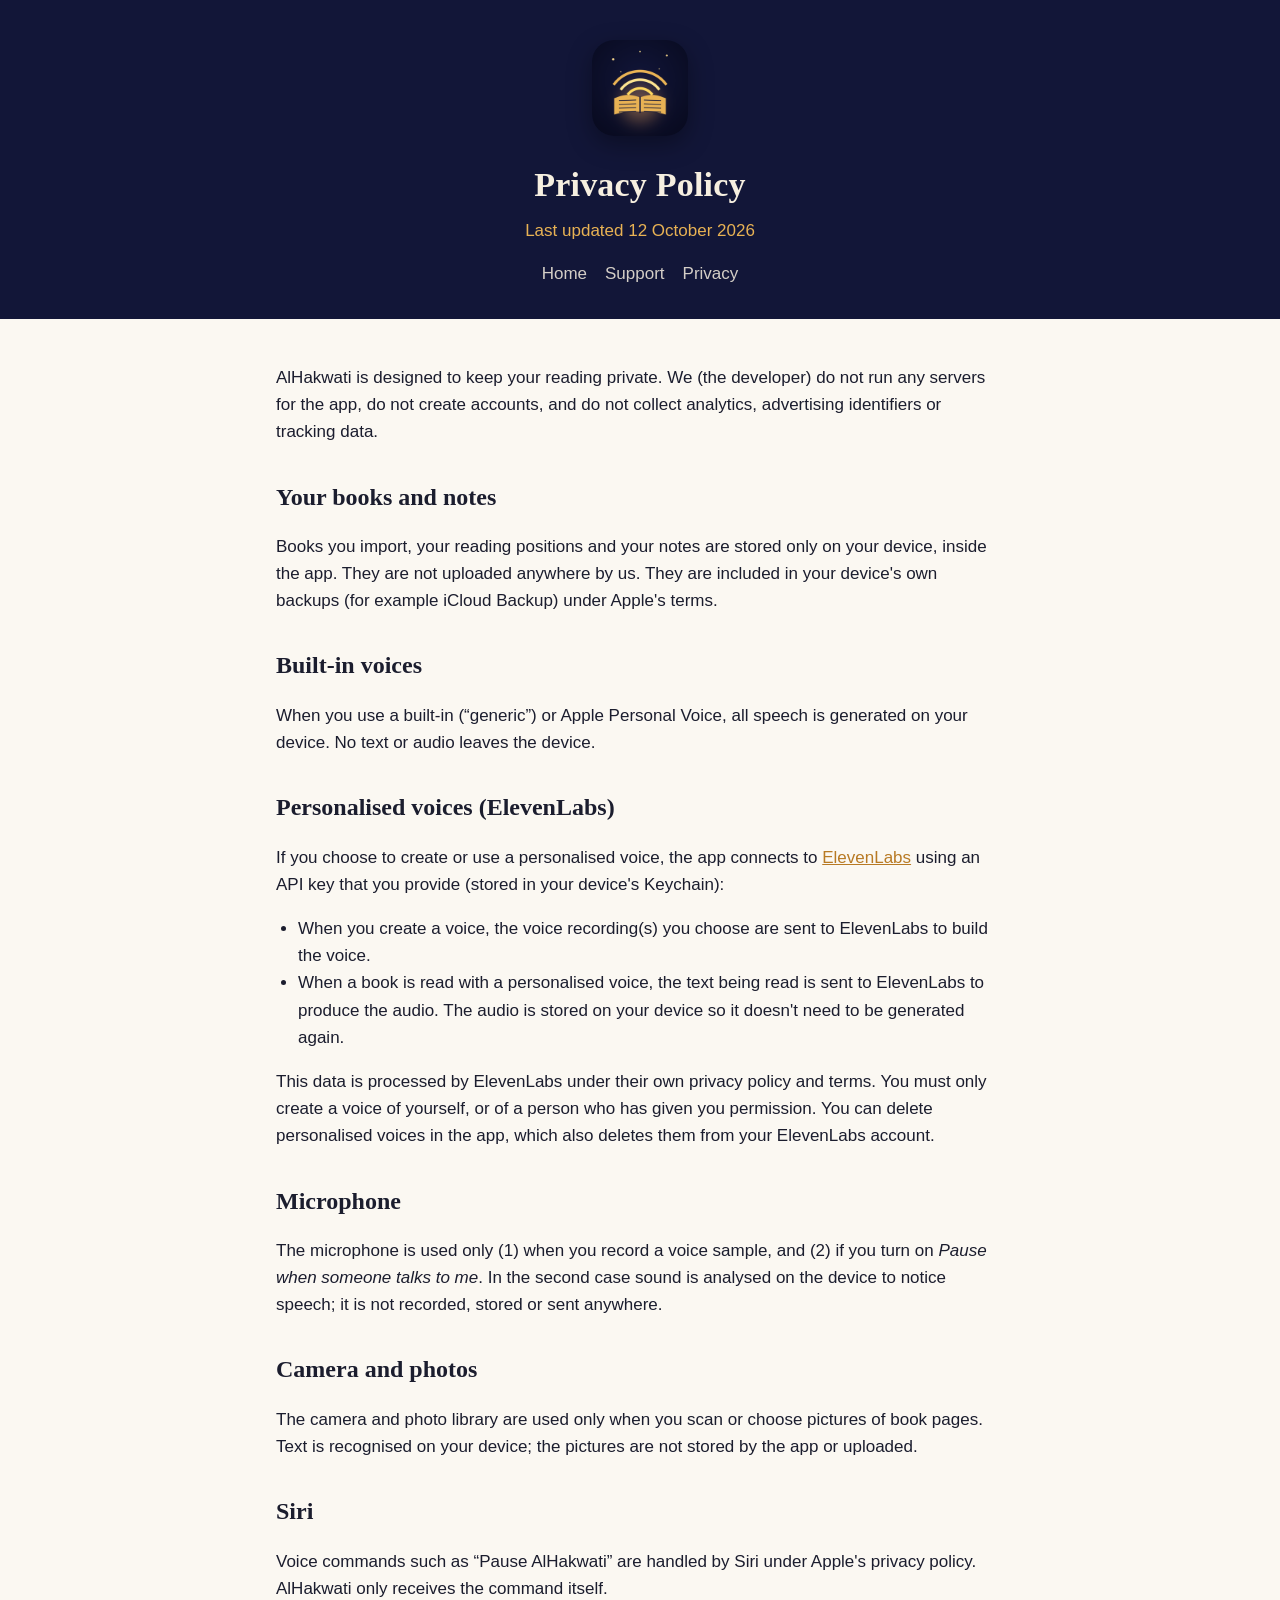
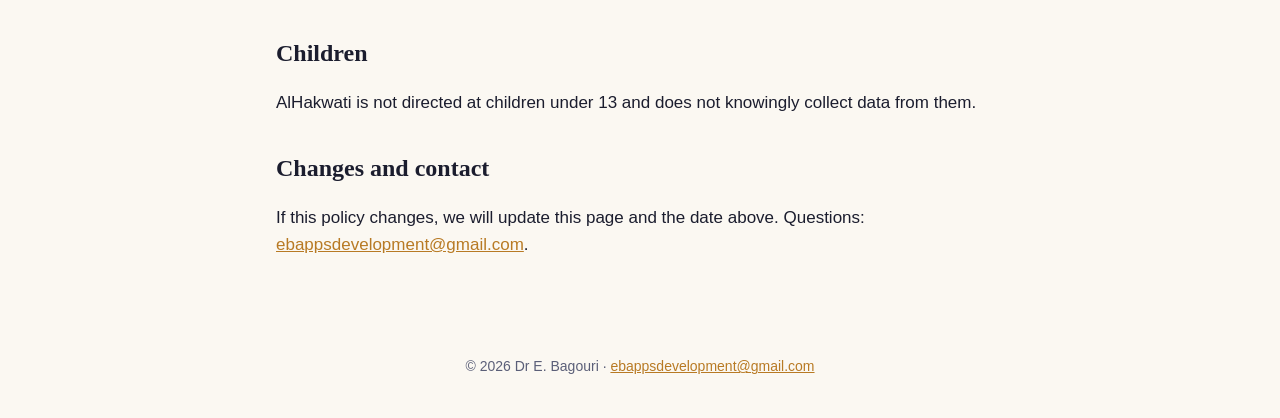
==== privacy.html @ 9fbc193b "AlHakwati support and privacy pages Co-Authored-By: Claude Opus 5.5 <noreply@anthropic.com>" ====
<!doctype html><html lang="en-GB"><head><meta charset="utf-8"><meta name="viewport" content="width=device-width,initial-scale=1"><link rel="stylesheet" href="style.css"><link rel="icon" href="icon.png"><title>AlHakwati – Privacy Policy</title></head><body>
<header><img src="icon.png" alt=""><h1>Privacy Policy</h1><p>Last updated 12 October 2026</p><nav><a href="index.html">Home</a><a href="support.html">Support</a><a href="privacy.html">Privacy</a></nav></header>
<main>
<p>AlHakwati is designed to keep your reading private. We (the developer) do not run any servers for the app, do not create accounts, and do not collect analytics, advertising identifiers or tracking data.</p>
<h2>Your books and notes</h2>
<p>Books you import, your reading positions and your notes are stored only on your device, inside the app. They are not uploaded anywhere by us. They are included in your device's own backups (for example iCloud Backup) under Apple's terms.</p>
<h2>Built-in voices</h2>
<p>When you use a built-in (“generic”) or Apple Personal Voice, all speech is generated on your device. No text or audio leaves the device.</p>
<h2>Personalised voices (ElevenLabs)</h2>
<p>If you choose to create or use a personalised voice, the app connects to <a href="https://elevenlabs.io/privacy">ElevenLabs</a> using an API key that you provide (stored in your device's Keychain):</p>
<ul>
<li>When you create a voice, the voice recording(s) you choose are sent to ElevenLabs to build the voice.</li>
<li>When a book is read with a personalised voice, the text being read is sent to ElevenLabs to produce the audio. The audio is stored on your device so it doesn't need to be generated again.</li>
</ul>
<p>This data is processed by ElevenLabs under their own privacy policy and terms. You must only create a voice of yourself, or of a person who has given you permission. You can delete personalised voices in the app, which also deletes them from your ElevenLabs account.</p>
<h2>Microphone</h2>
<p>The microphone is used only (1) when you record a voice sample, and (2) if you turn on <em>Pause when someone talks to me</em>. In the second case sound is analysed on the device to notice speech; it is not recorded, stored or sent anywhere.</p>
<h2>Camera and photos</h2>
<p>The camera and photo library are used only when you scan or choose pictures of book pages. Text is recognised on your device; the pictures are not stored by the app or uploaded.</p>
<h2>Siri</h2>
<p>Voice commands such as “Pause AlHakwati” are handled by Siri under Apple's privacy policy. AlHakwati only receives the command itself.</p>
<h2>Children</h2>
<p>AlHakwati is not directed at children under 13 and does not knowingly collect data from them.</p>
<h2>Changes and contact</h2>
<p>If this policy changes, we will update this page and the date above. Questions: <a href="mailto:ebappsdevelopment@gmail.com">ebappsdevelopment@gmail.com</a>.</p>
</main><footer>© 2026 Dr E. Bagouri · <a href="mailto:ebappsdevelopment@gmail.com">ebappsdevelopment@gmail.com</a></footer></body></html>
---- style.css ----
:root{--ink:#1b1d2e;--muted:#5b5f78;--bg:#fbf8f2;--card:#fff;--gold:#b87a24;--night:#121638;--line:#e8e2d6}
@media (prefers-color-scheme:dark){:root{--ink:#eceaf4;--muted:#a9abc2;--bg:#0d1029;--card:#151a3d;--gold:#e8b254;--line:#262c55}}
*{box-sizing:border-box}
body{margin:0;background:var(--bg);color:var(--ink);font:17px/1.6 -apple-system,BlinkMacSystemFont,"Segoe UI",Helvetica,Arial,sans-serif}
header{background:var(--night);color:#f6efe0;padding:40px 16px 32px;text-align:center}
header img{width:96px;height:96px;border-radius:22px;box-shadow:0 8px 24px rgba(0,0,0,.35)}
header h1{font-family:"New York",Georgia,"Times New Roman",serif;font-weight:600;font-size:34px;margin:14px 0 4px;letter-spacing:.2px}
header p{margin:0;color:#e8b254}
nav{display:flex;gap:18px;justify-content:center;margin-top:16px}
nav a{color:#f6efe0;text-decoration:none;opacity:.85}
nav a:hover{opacity:1;text-decoration:underline}
main{max-width:760px;margin:0 auto;padding:28px 16px 56px}
h2{font-family:"New York",Georgia,serif;font-weight:600;font-size:24px;margin:32px 0 8px}
h3{font-size:18px;margin:22px 0 4px}
a{color:var(--gold)}
.card{background:var(--card);border:1px solid var(--line);border-radius:14px;padding:18px 20px;margin:14px 0}
.muted{color:var(--muted);font-size:15px}
ul{padding-left:22px}
footer{text-align:center;color:var(--muted);font-size:14px;padding:24px 16px 40px}
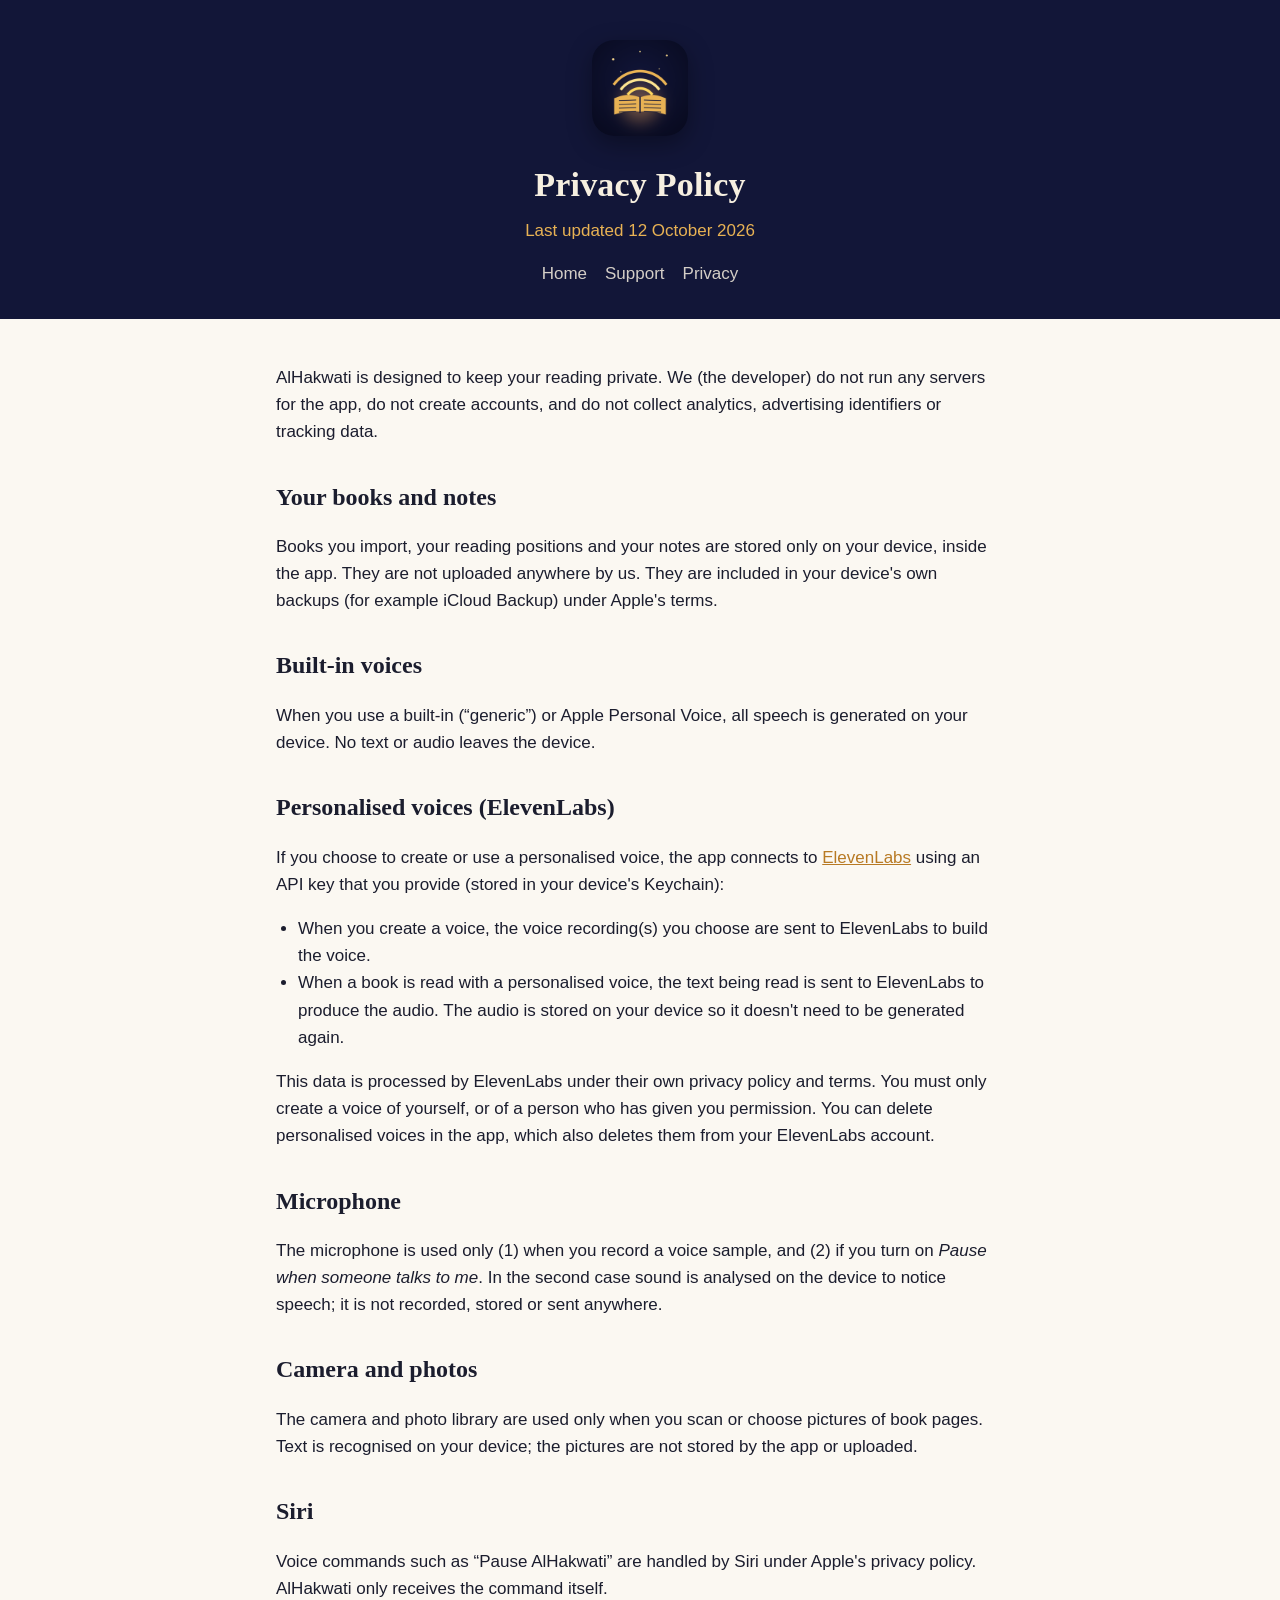
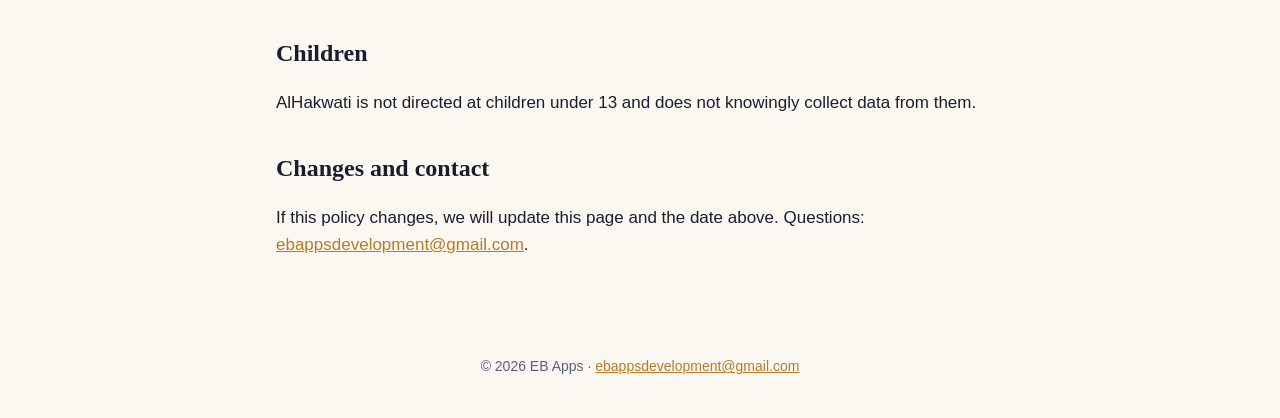
==== commit f1ebcff9: "Fix footer name and DRM question Co-Authored-By: Claude Opus 5.5 <noreply@anthropic.com>" ====
--- a/privacy.html
+++ b/privacy.html
@@ -23,4 +23,4 @@
 <p>AlHakwati is not directed at children under 13 and does not knowingly collect data from them.</p>
 <h2>Changes and contact</h2>
 <p>If this policy changes, we will update this page and the date above. Questions: <a href="mailto:ebappsdevelopment@gmail.com">ebappsdevelopment@gmail.com</a>.</p>
-</main><footer>© 2026 Dr E. Bagouri · <a href="mailto:ebappsdevelopment@gmail.com">ebappsdevelopment@gmail.com</a></footer></body></html>
+</main><footer>© 2026 EB Apps · <a href="mailto:ebappsdevelopment@gmail.com">ebappsdevelopment@gmail.com</a></footer></body></html>
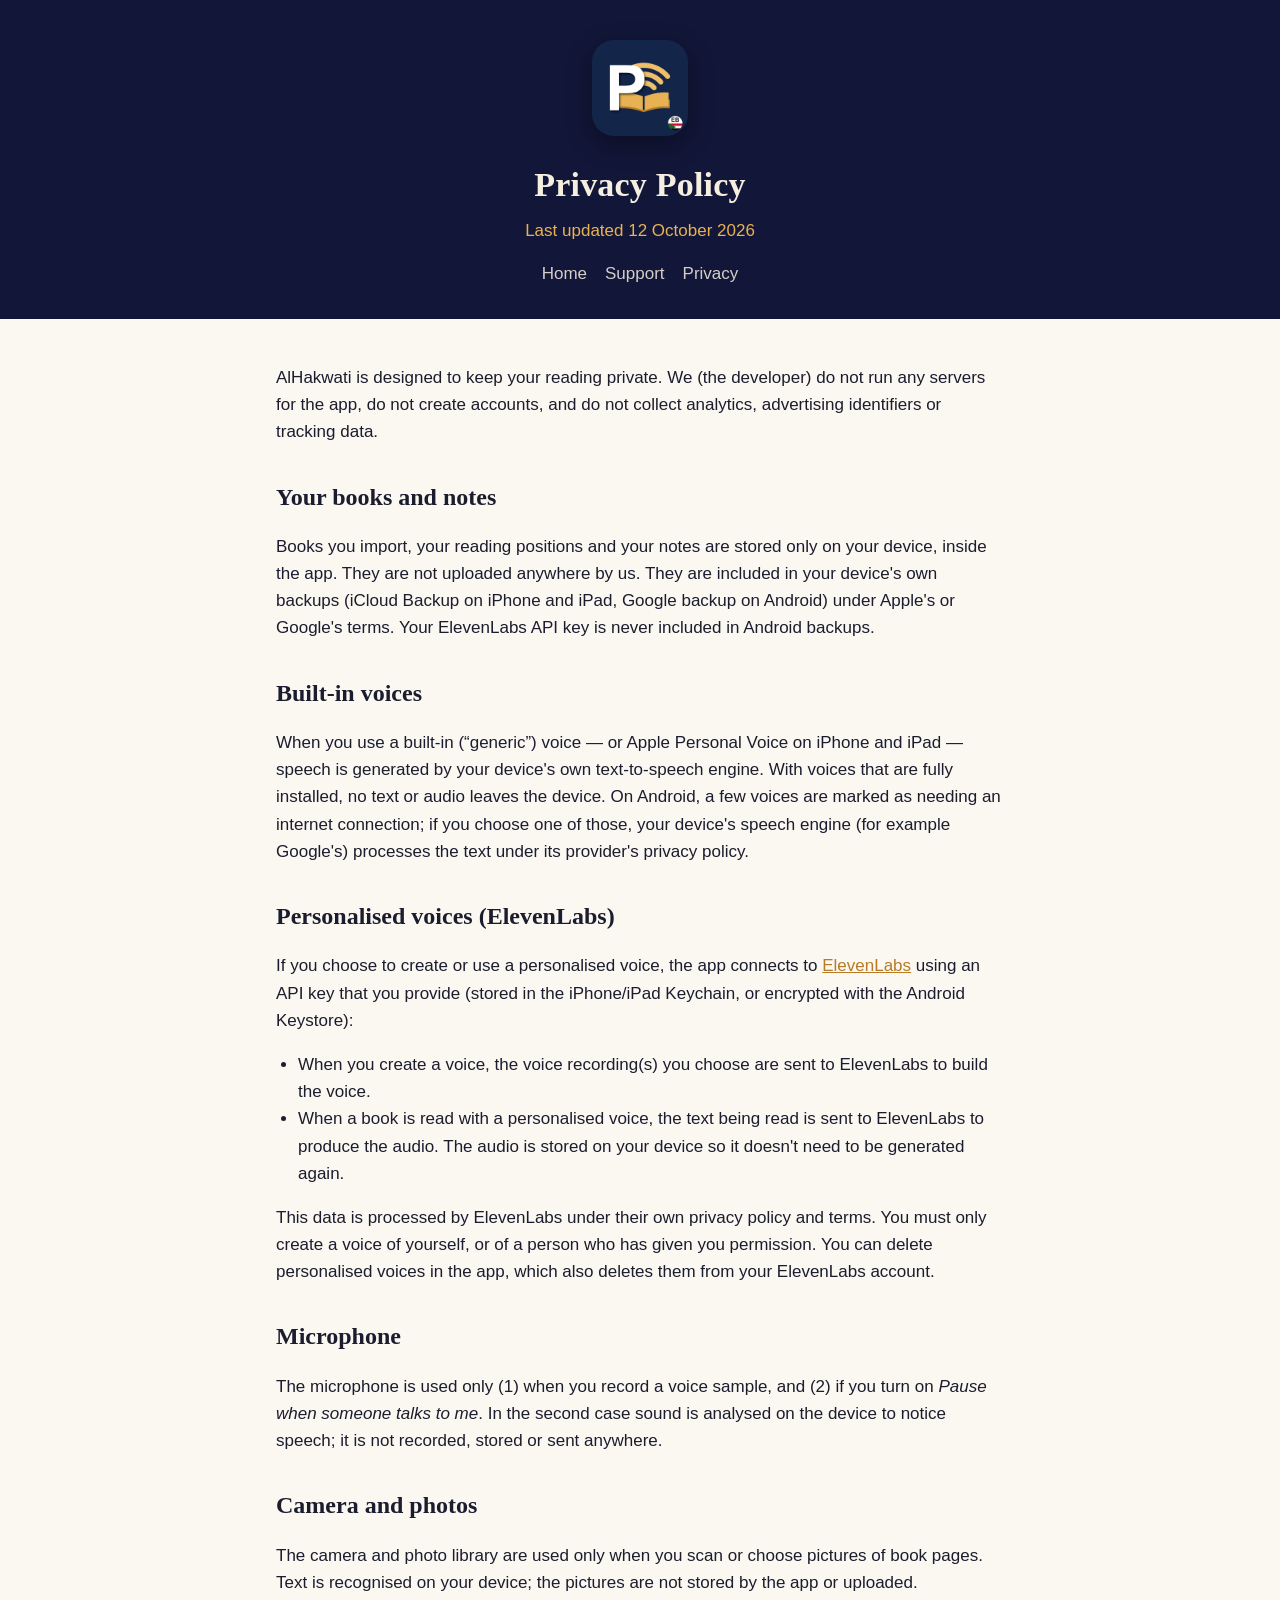
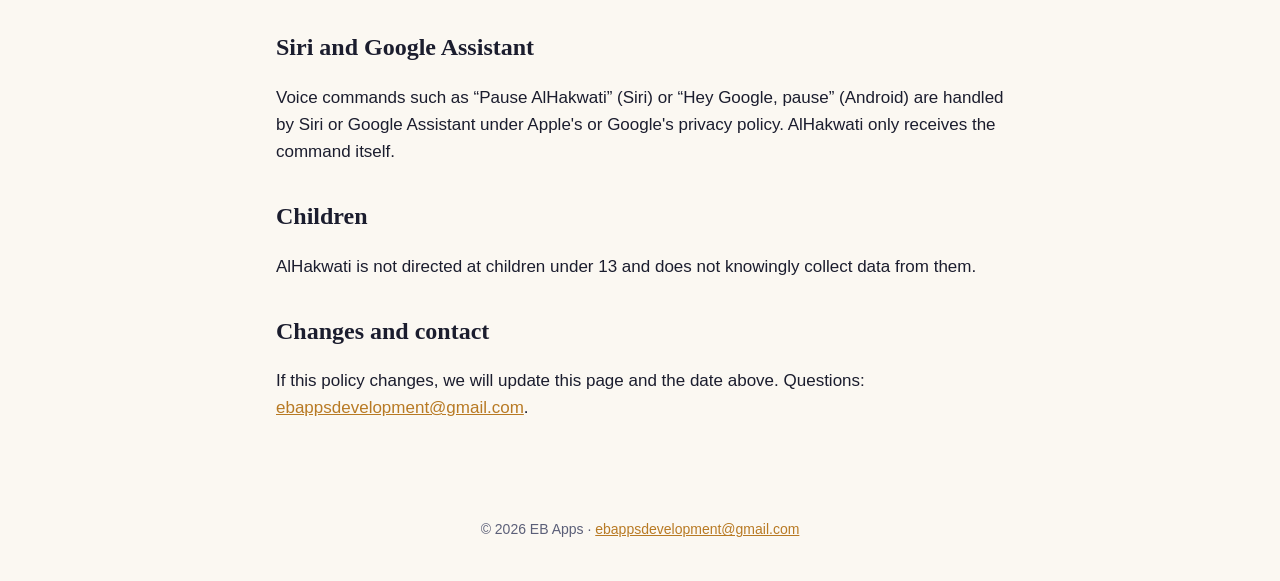
==== commit 5254e9b2: "Cover the Android app in the privacy policy, support and home pages" ====
--- a/privacy.html
+++ b/privacy.html
@@ -3,11 +3,11 @@
 <main>
 <p>AlHakwati is designed to keep your reading private. We (the developer) do not run any servers for the app, do not create accounts, and do not collect analytics, advertising identifiers or tracking data.</p>
 <h2>Your books and notes</h2>
-<p>Books you import, your reading positions and your notes are stored only on your device, inside the app. They are not uploaded anywhere by us. They are included in your device's own backups (for example iCloud Backup) under Apple's terms.</p>
+<p>Books you import, your reading positions and your notes are stored only on your device, inside the app. They are not uploaded anywhere by us. They are included in your device's own backups (iCloud Backup on iPhone and iPad, Google backup on Android) under Apple's or Google's terms. Your ElevenLabs API key is never included in Android backups.</p>
 <h2>Built-in voices</h2>
-<p>When you use a built-in (“generic”) or Apple Personal Voice, all speech is generated on your device. No text or audio leaves the device.</p>
+<p>When you use a built-in (“generic”) voice — or Apple Personal Voice on iPhone and iPad — speech is generated by your device's own text-to-speech engine. With voices that are fully installed, no text or audio leaves the device. On Android, a few voices are marked as needing an internet connection; if you choose one of those, your device's speech engine (for example Google's) processes the text under its provider's privacy policy.</p>
 <h2>Personalised voices (ElevenLabs)</h2>
-<p>If you choose to create or use a personalised voice, the app connects to <a href="https://elevenlabs.io/privacy">ElevenLabs</a> using an API key that you provide (stored in your device's Keychain):</p>
+<p>If you choose to create or use a personalised voice, the app connects to <a href="https://elevenlabs.io/privacy">ElevenLabs</a> using an API key that you provide (stored in the iPhone/iPad Keychain, or encrypted with the Android Keystore):</p>
 <ul>
 <li>When you create a voice, the voice recording(s) you choose are sent to ElevenLabs to build the voice.</li>
 <li>When a book is read with a personalised voice, the text being read is sent to ElevenLabs to produce the audio. The audio is stored on your device so it doesn't need to be generated again.</li>
@@ -17,8 +17,8 @@
 <p>The microphone is used only (1) when you record a voice sample, and (2) if you turn on <em>Pause when someone talks to me</em>. In the second case sound is analysed on the device to notice speech; it is not recorded, stored or sent anywhere.</p>
 <h2>Camera and photos</h2>
 <p>The camera and photo library are used only when you scan or choose pictures of book pages. Text is recognised on your device; the pictures are not stored by the app or uploaded.</p>
-<h2>Siri</h2>
-<p>Voice commands such as “Pause AlHakwati” are handled by Siri under Apple's privacy policy. AlHakwati only receives the command itself.</p>
+<h2>Siri and Google Assistant</h2>
+<p>Voice commands such as “Pause AlHakwati” (Siri) or “Hey Google, pause” (Android) are handled by Siri or Google Assistant under Apple's or Google's privacy policy. AlHakwati only receives the command itself.</p>
 <h2>Children</h2>
 <p>AlHakwati is not directed at children under 13 and does not knowingly collect data from them.</p>
 <h2>Changes and contact</h2>
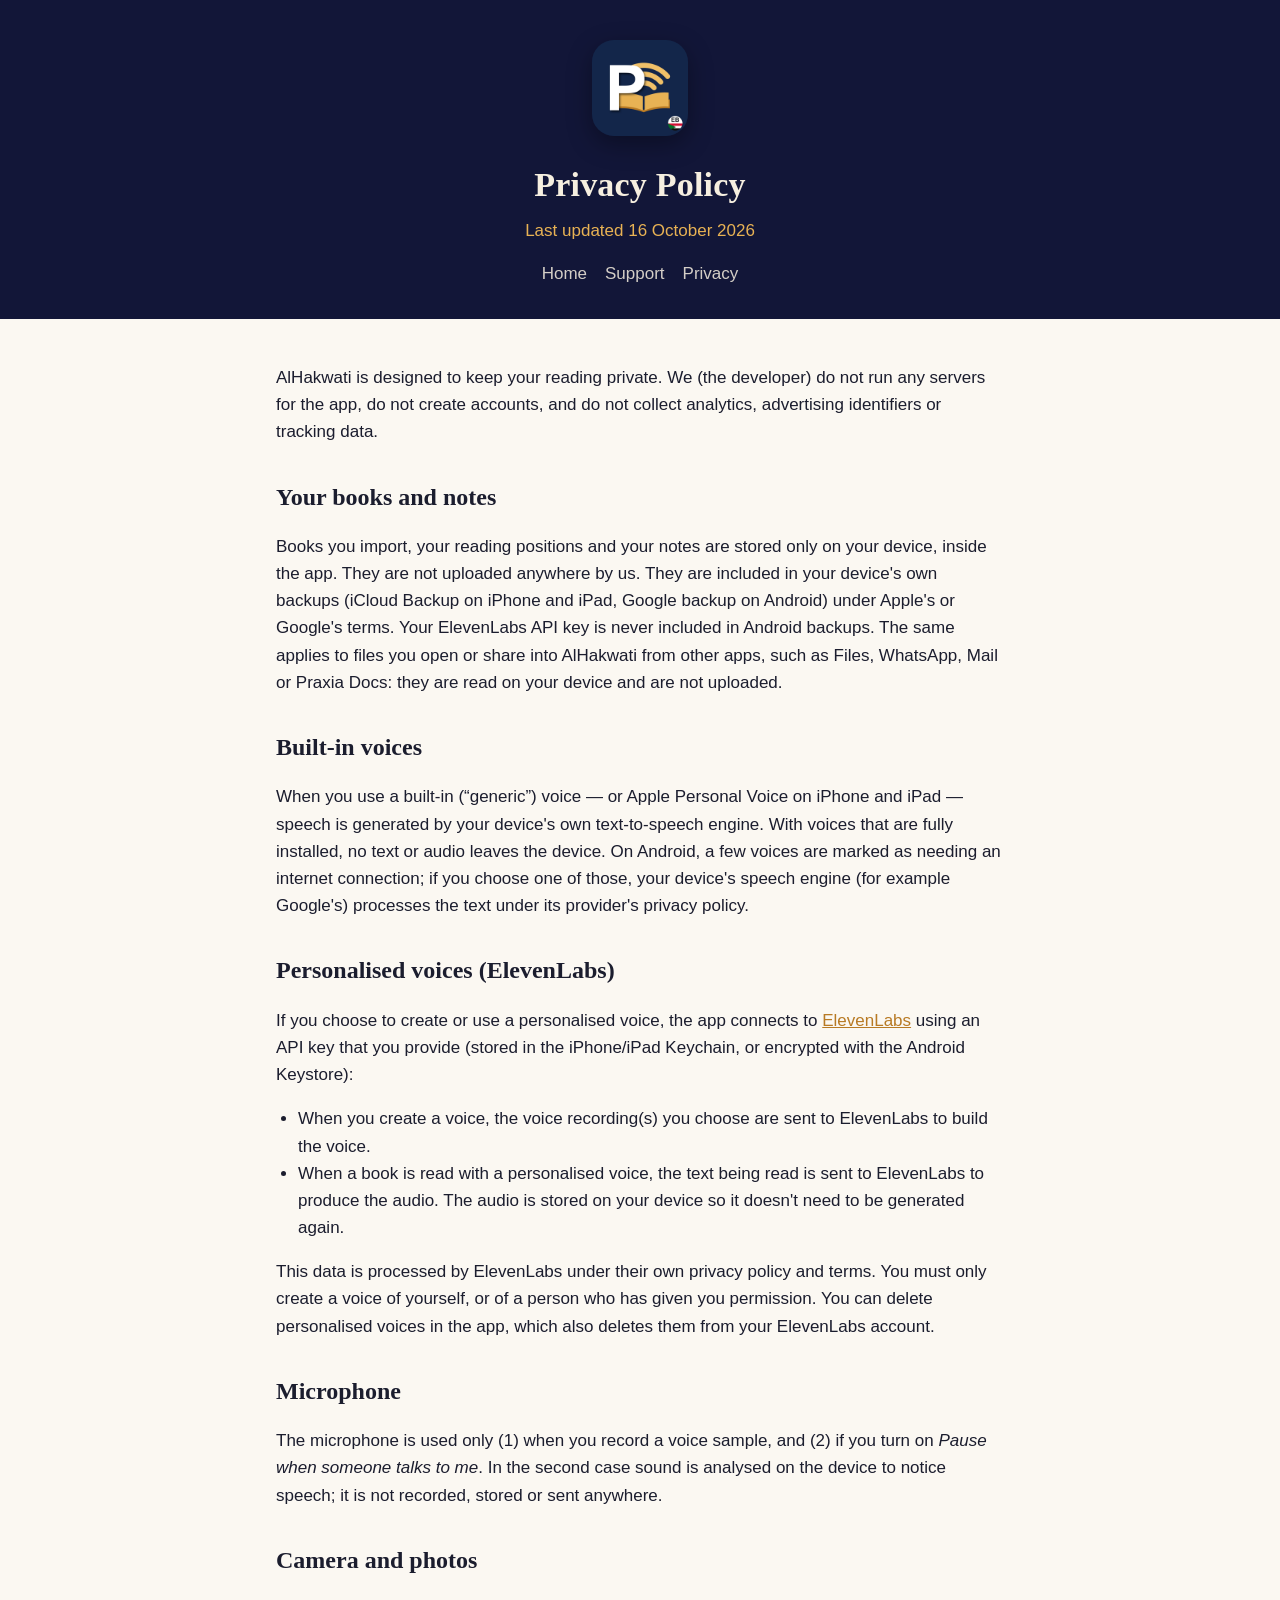
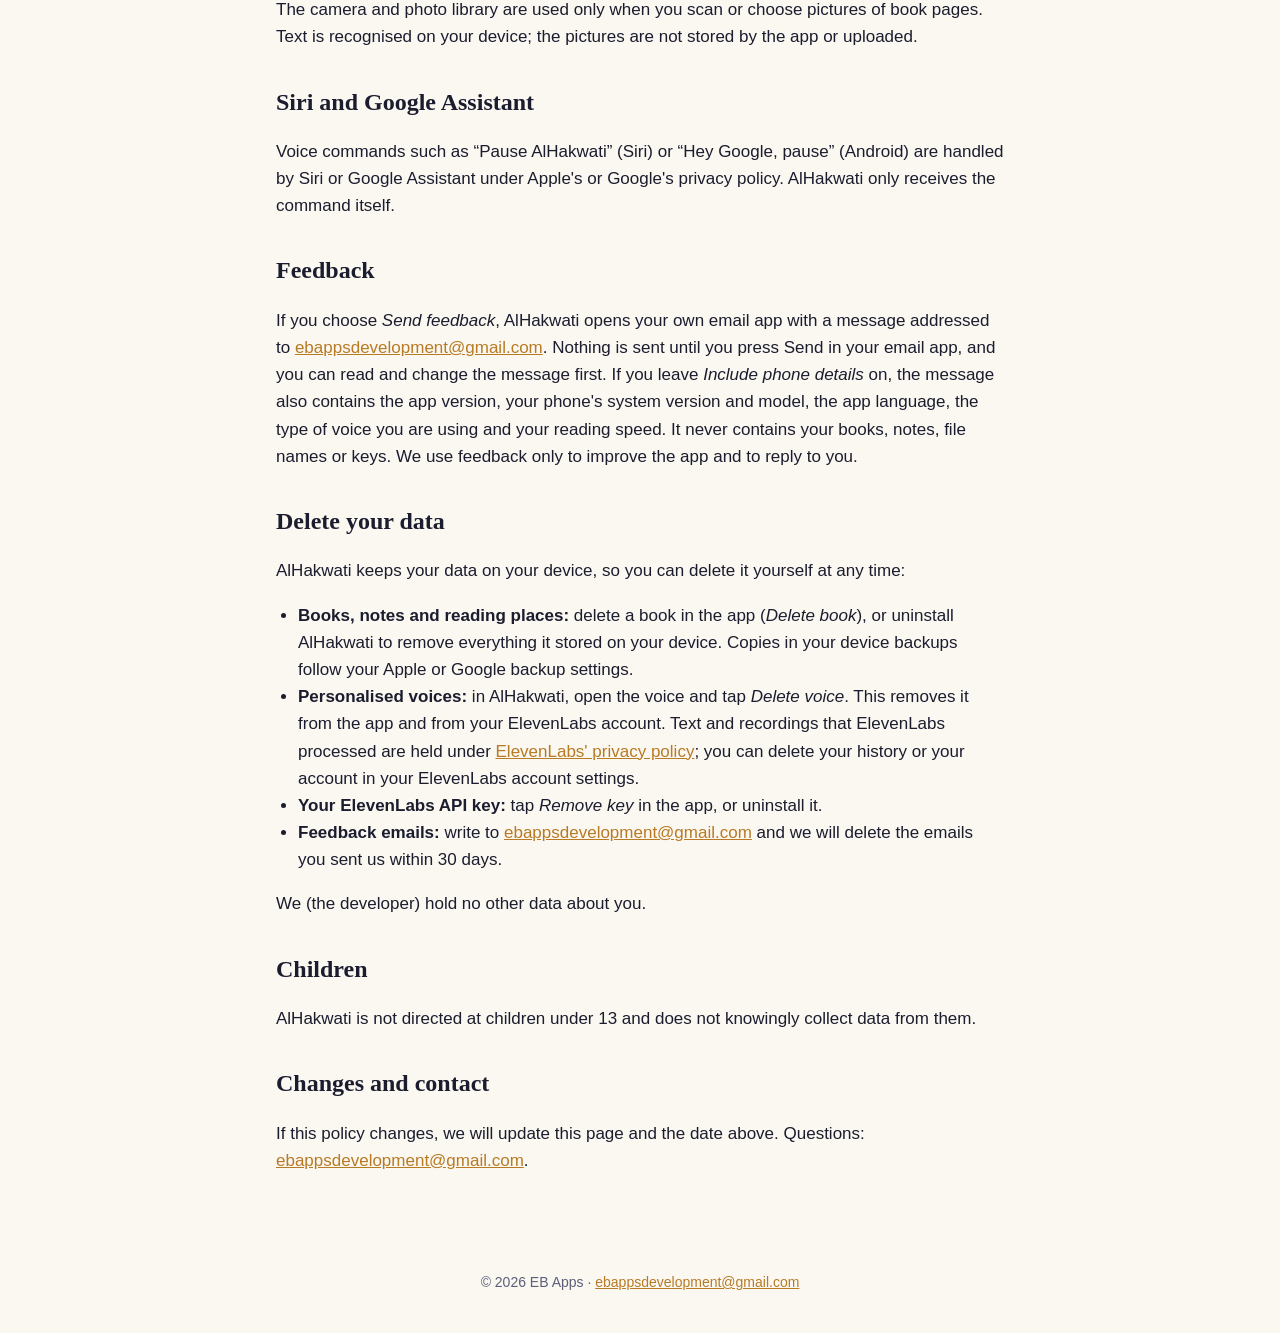
==== commit b121d3a0: "Privacy policy: feedback by email, files shared from other apps, how to delete your data Co-Authored" ====
--- a/privacy.html
+++ b/privacy.html
@@ -1,9 +1,9 @@
 <!doctype html><html lang="en-GB"><head><meta charset="utf-8"><meta name="viewport" content="width=device-width,initial-scale=1"><link rel="stylesheet" href="style.css"><link rel="icon" href="icon.png"><title>AlHakwati – Privacy Policy</title></head><body>
-<header><img src="icon.png" alt=""><h1>Privacy Policy</h1><p>Last updated 12 October 2026</p><nav><a href="index.html">Home</a><a href="support.html">Support</a><a href="privacy.html">Privacy</a></nav></header>
+<header><img src="icon.png" alt=""><h1>Privacy Policy</h1><p>Last updated 16 October 2026</p><nav><a href="index.html">Home</a><a href="support.html">Support</a><a href="privacy.html">Privacy</a></nav></header>
 <main>
 <p>AlHakwati is designed to keep your reading private. We (the developer) do not run any servers for the app, do not create accounts, and do not collect analytics, advertising identifiers or tracking data.</p>
 <h2>Your books and notes</h2>
-<p>Books you import, your reading positions and your notes are stored only on your device, inside the app. They are not uploaded anywhere by us. They are included in your device's own backups (iCloud Backup on iPhone and iPad, Google backup on Android) under Apple's or Google's terms. Your ElevenLabs API key is never included in Android backups.</p>
+<p>Books you import, your reading positions and your notes are stored only on your device, inside the app. They are not uploaded anywhere by us. They are included in your device's own backups (iCloud Backup on iPhone and iPad, Google backup on Android) under Apple's or Google's terms. Your ElevenLabs API key is never included in Android backups. The same applies to files you open or share into AlHakwati from other apps, such as Files, WhatsApp, Mail or Praxia Docs: they are read on your device and are not uploaded.</p>
 <h2>Built-in voices</h2>
 <p>When you use a built-in (“generic”) voice — or Apple Personal Voice on iPhone and iPad — speech is generated by your device's own text-to-speech engine. With voices that are fully installed, no text or audio leaves the device. On Android, a few voices are marked as needing an internet connection; if you choose one of those, your device's speech engine (for example Google's) processes the text under its provider's privacy policy.</p>
 <h2>Personalised voices (ElevenLabs)</h2>
@@ -19,6 +19,17 @@
 <p>The camera and photo library are used only when you scan or choose pictures of book pages. Text is recognised on your device; the pictures are not stored by the app or uploaded.</p>
 <h2>Siri and Google Assistant</h2>
 <p>Voice commands such as “Pause AlHakwati” (Siri) or “Hey Google, pause” (Android) are handled by Siri or Google Assistant under Apple's or Google's privacy policy. AlHakwati only receives the command itself.</p>
+<h2>Feedback</h2>
+<p>If you choose <em>Send feedback</em>, AlHakwati opens your own email app with a message addressed to <a href="mailto:ebappsdevelopment@gmail.com">ebappsdevelopment@gmail.com</a>. Nothing is sent until you press Send in your email app, and you can read and change the message first. If you leave <em>Include phone details</em> on, the message also contains the app version, your phone's system version and model, the app language, the type of voice you are using and your reading speed. It never contains your books, notes, file names or keys. We use feedback only to improve the app and to reply to you.</p>
+<h2 id="delete-your-data">Delete your data</h2>
+<p>AlHakwati keeps your data on your device, so you can delete it yourself at any time:</p>
+<ul>
+<li><strong>Books, notes and reading places:</strong> delete a book in the app (<em>Delete book</em>), or uninstall AlHakwati to remove everything it stored on your device. Copies in your device backups follow your Apple or Google backup settings.</li>
+<li><strong>Personalised voices:</strong> in AlHakwati, open the voice and tap <em>Delete voice</em>. This removes it from the app and from your ElevenLabs account. Text and recordings that ElevenLabs processed are held under <a href="https://elevenlabs.io/privacy">ElevenLabs' privacy policy</a>; you can delete your history or your account in your ElevenLabs account settings.</li>
+<li><strong>Your ElevenLabs API key:</strong> tap <em>Remove key</em> in the app, or uninstall it.</li>
+<li><strong>Feedback emails:</strong> write to <a href="mailto:ebappsdevelopment@gmail.com">ebappsdevelopment@gmail.com</a> and we will delete the emails you sent us within 30 days.</li>
+</ul>
+<p>We (the developer) hold no other data about you.</p>
 <h2>Children</h2>
 <p>AlHakwati is not directed at children under 13 and does not knowingly collect data from them.</p>
 <h2>Changes and contact</h2>
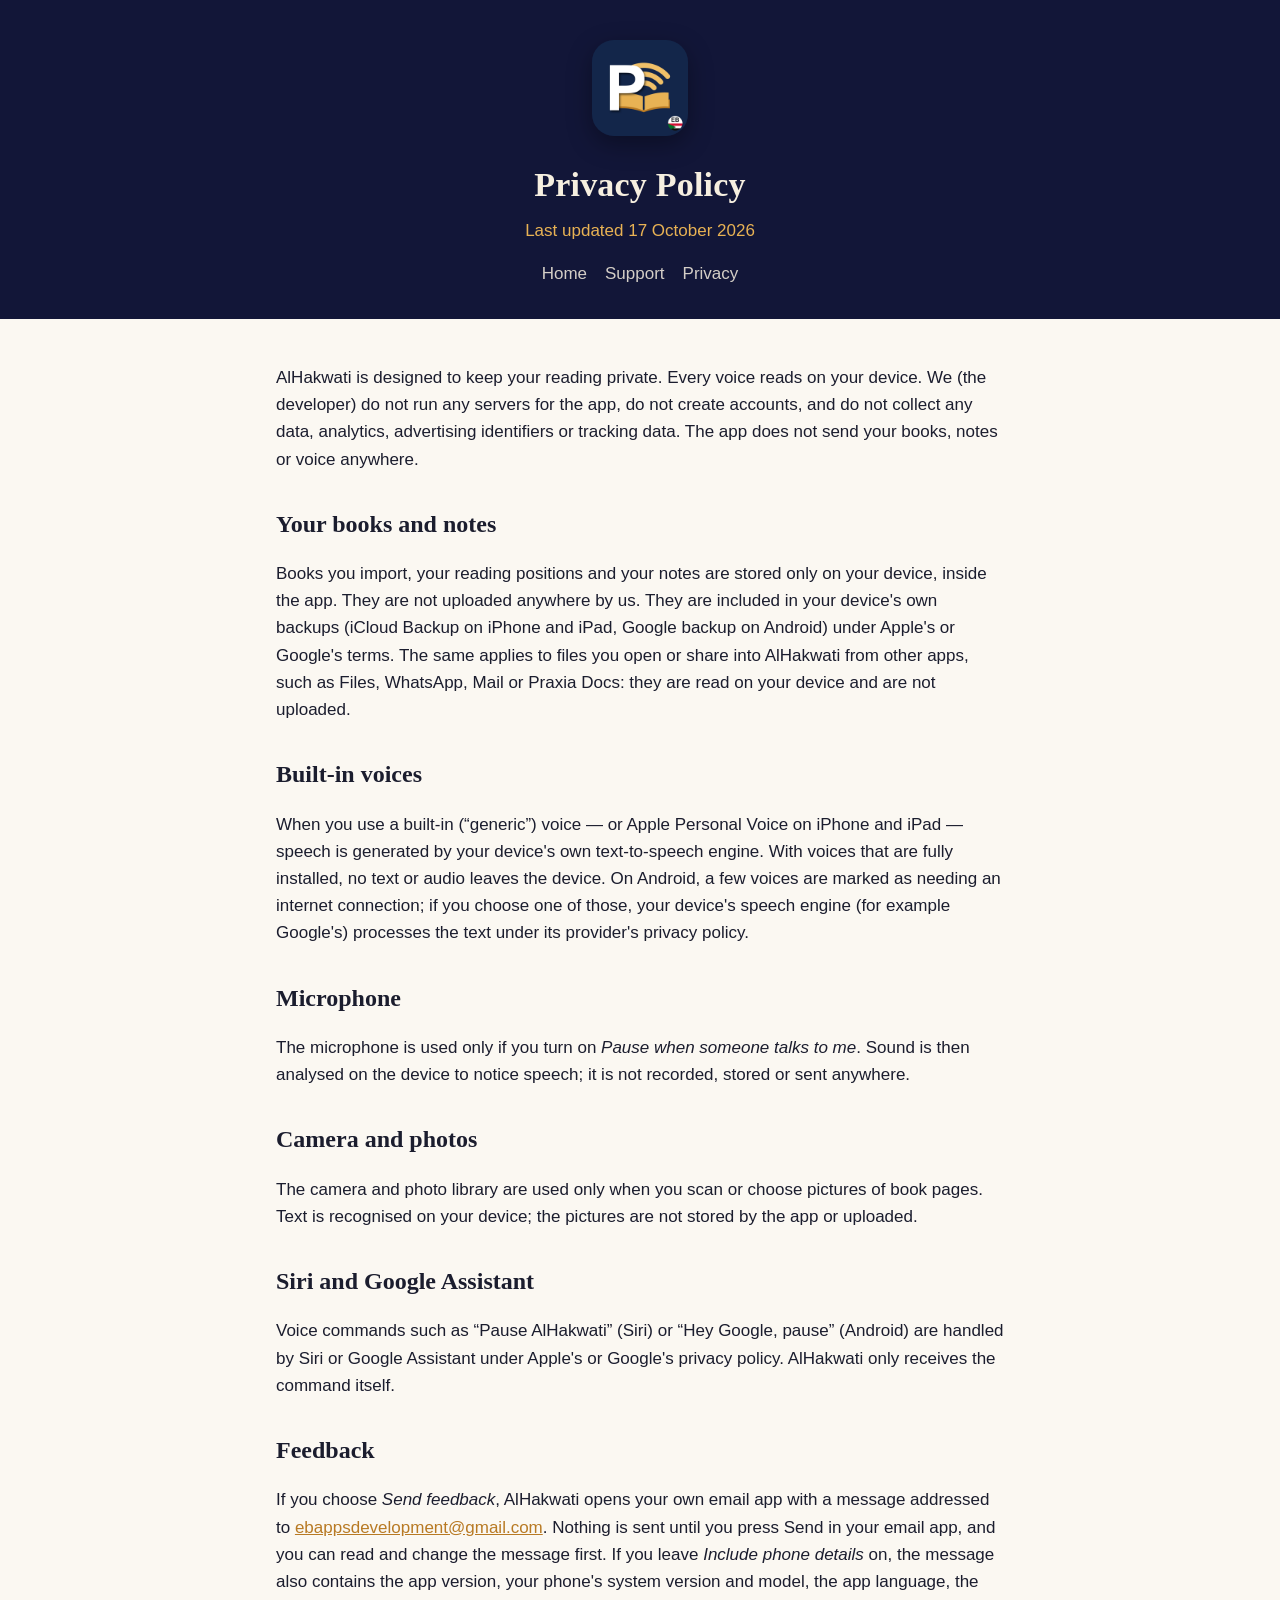
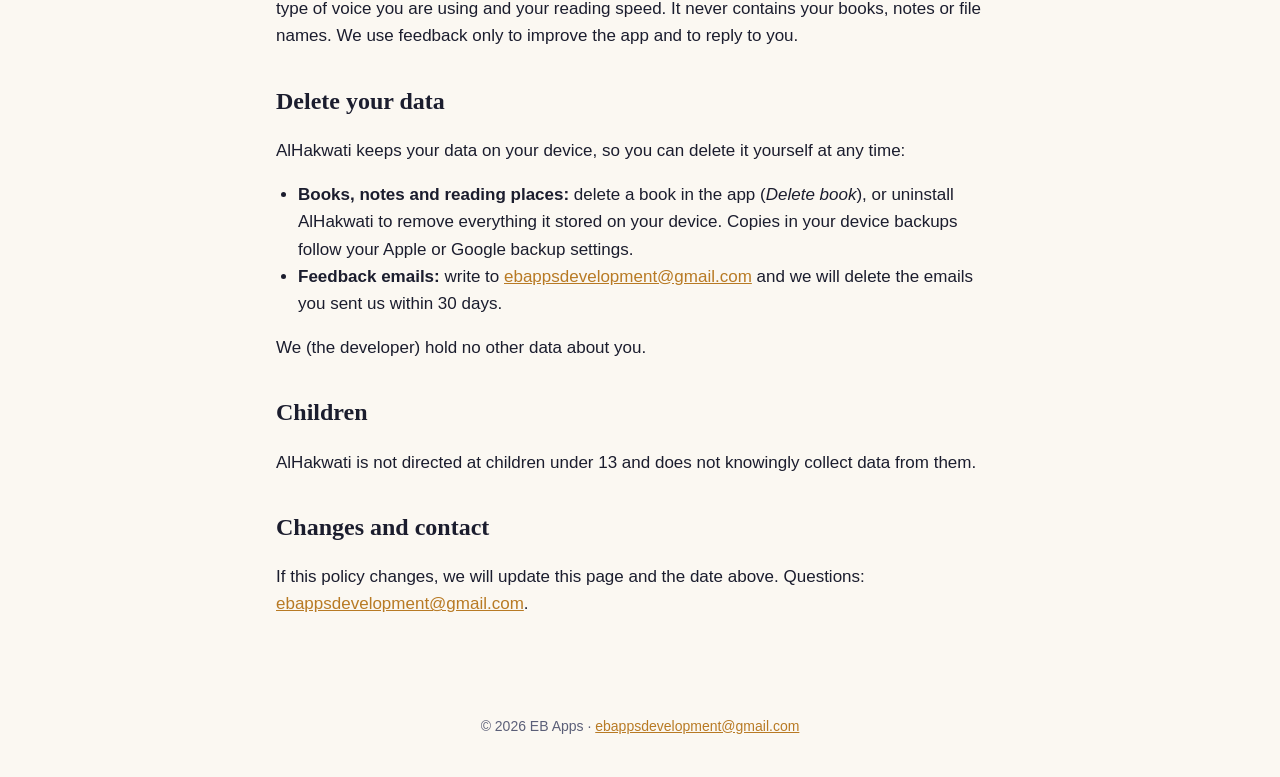
==== commit bfe8988f: "Privacy and support: ElevenLabs removed — every voice is on the device; own voice = Apple Personal V" ====
--- a/privacy.html
+++ b/privacy.html
@@ -1,32 +1,23 @@
 <!doctype html><html lang="en-GB"><head><meta charset="utf-8"><meta name="viewport" content="width=device-width,initial-scale=1"><link rel="stylesheet" href="style.css"><link rel="icon" href="icon.png"><title>AlHakwati – Privacy Policy</title></head><body>
-<header><img src="icon.png" alt=""><h1>Privacy Policy</h1><p>Last updated 16 October 2026</p><nav><a href="index.html">Home</a><a href="support.html">Support</a><a href="privacy.html">Privacy</a></nav></header>
+<header><img src="icon.png" alt=""><h1>Privacy Policy</h1><p>Last updated 17 October 2026</p><nav><a href="index.html">Home</a><a href="support.html">Support</a><a href="privacy.html">Privacy</a></nav></header>
 <main>
-<p>AlHakwati is designed to keep your reading private. We (the developer) do not run any servers for the app, do not create accounts, and do not collect analytics, advertising identifiers or tracking data.</p>
+<p>AlHakwati is designed to keep your reading private. Every voice reads on your device. We (the developer) do not run any servers for the app, do not create accounts, and do not collect any data, analytics, advertising identifiers or tracking data. The app does not send your books, notes or voice anywhere.</p>
 <h2>Your books and notes</h2>
-<p>Books you import, your reading positions and your notes are stored only on your device, inside the app. They are not uploaded anywhere by us. They are included in your device's own backups (iCloud Backup on iPhone and iPad, Google backup on Android) under Apple's or Google's terms. Your ElevenLabs API key is never included in Android backups. The same applies to files you open or share into AlHakwati from other apps, such as Files, WhatsApp, Mail or Praxia Docs: they are read on your device and are not uploaded.</p>
+<p>Books you import, your reading positions and your notes are stored only on your device, inside the app. They are not uploaded anywhere by us. They are included in your device's own backups (iCloud Backup on iPhone and iPad, Google backup on Android) under Apple's or Google's terms. The same applies to files you open or share into AlHakwati from other apps, such as Files, WhatsApp, Mail or Praxia Docs: they are read on your device and are not uploaded.</p>
 <h2>Built-in voices</h2>
 <p>When you use a built-in (“generic”) voice — or Apple Personal Voice on iPhone and iPad — speech is generated by your device's own text-to-speech engine. With voices that are fully installed, no text or audio leaves the device. On Android, a few voices are marked as needing an internet connection; if you choose one of those, your device's speech engine (for example Google's) processes the text under its provider's privacy policy.</p>
-<h2>Personalised voices (ElevenLabs)</h2>
-<p>If you choose to create or use a personalised voice, the app connects to <a href="https://elevenlabs.io/privacy">ElevenLabs</a> using an API key that you provide (stored in the iPhone/iPad Keychain, or encrypted with the Android Keystore):</p>
-<ul>
-<li>When you create a voice, the voice recording(s) you choose are sent to ElevenLabs to build the voice.</li>
-<li>When a book is read with a personalised voice, the text being read is sent to ElevenLabs to produce the audio. The audio is stored on your device so it doesn't need to be generated again.</li>
-</ul>
-<p>This data is processed by ElevenLabs under their own privacy policy and terms. You must only create a voice of yourself, or of a person who has given you permission. You can delete personalised voices in the app, which also deletes them from your ElevenLabs account.</p>
 <h2>Microphone</h2>
-<p>The microphone is used only (1) when you record a voice sample, and (2) if you turn on <em>Pause when someone talks to me</em>. In the second case sound is analysed on the device to notice speech; it is not recorded, stored or sent anywhere.</p>
+<p>The microphone is used only if you turn on <em>Pause when someone talks to me</em>. Sound is then analysed on the device to notice speech; it is not recorded, stored or sent anywhere.</p>
 <h2>Camera and photos</h2>
 <p>The camera and photo library are used only when you scan or choose pictures of book pages. Text is recognised on your device; the pictures are not stored by the app or uploaded.</p>
 <h2>Siri and Google Assistant</h2>
 <p>Voice commands such as “Pause AlHakwati” (Siri) or “Hey Google, pause” (Android) are handled by Siri or Google Assistant under Apple's or Google's privacy policy. AlHakwati only receives the command itself.</p>
 <h2>Feedback</h2>
-<p>If you choose <em>Send feedback</em>, AlHakwati opens your own email app with a message addressed to <a href="mailto:ebappsdevelopment@gmail.com">ebappsdevelopment@gmail.com</a>. Nothing is sent until you press Send in your email app, and you can read and change the message first. If you leave <em>Include phone details</em> on, the message also contains the app version, your phone's system version and model, the app language, the type of voice you are using and your reading speed. It never contains your books, notes, file names or keys. We use feedback only to improve the app and to reply to you.</p>
+<p>If you choose <em>Send feedback</em>, AlHakwati opens your own email app with a message addressed to <a href="mailto:ebappsdevelopment@gmail.com">ebappsdevelopment@gmail.com</a>. Nothing is sent until you press Send in your email app, and you can read and change the message first. If you leave <em>Include phone details</em> on, the message also contains the app version, your phone's system version and model, the app language, the type of voice you are using and your reading speed. It never contains your books, notes or file names. We use feedback only to improve the app and to reply to you.</p>
 <h2 id="delete-your-data">Delete your data</h2>
 <p>AlHakwati keeps your data on your device, so you can delete it yourself at any time:</p>
 <ul>
 <li><strong>Books, notes and reading places:</strong> delete a book in the app (<em>Delete book</em>), or uninstall AlHakwati to remove everything it stored on your device. Copies in your device backups follow your Apple or Google backup settings.</li>
-<li><strong>Personalised voices:</strong> in AlHakwati, open the voice and tap <em>Delete voice</em>. This removes it from the app and from your ElevenLabs account. Text and recordings that ElevenLabs processed are held under <a href="https://elevenlabs.io/privacy">ElevenLabs' privacy policy</a>; you can delete your history or your account in your ElevenLabs account settings.</li>
-<li><strong>Your ElevenLabs API key:</strong> tap <em>Remove key</em> in the app, or uninstall it.</li>
 <li><strong>Feedback emails:</strong> write to <a href="mailto:ebappsdevelopment@gmail.com">ebappsdevelopment@gmail.com</a> and we will delete the emails you sent us within 30 days.</li>
 </ul>
 <p>We (the developer) hold no other data about you.</p>
